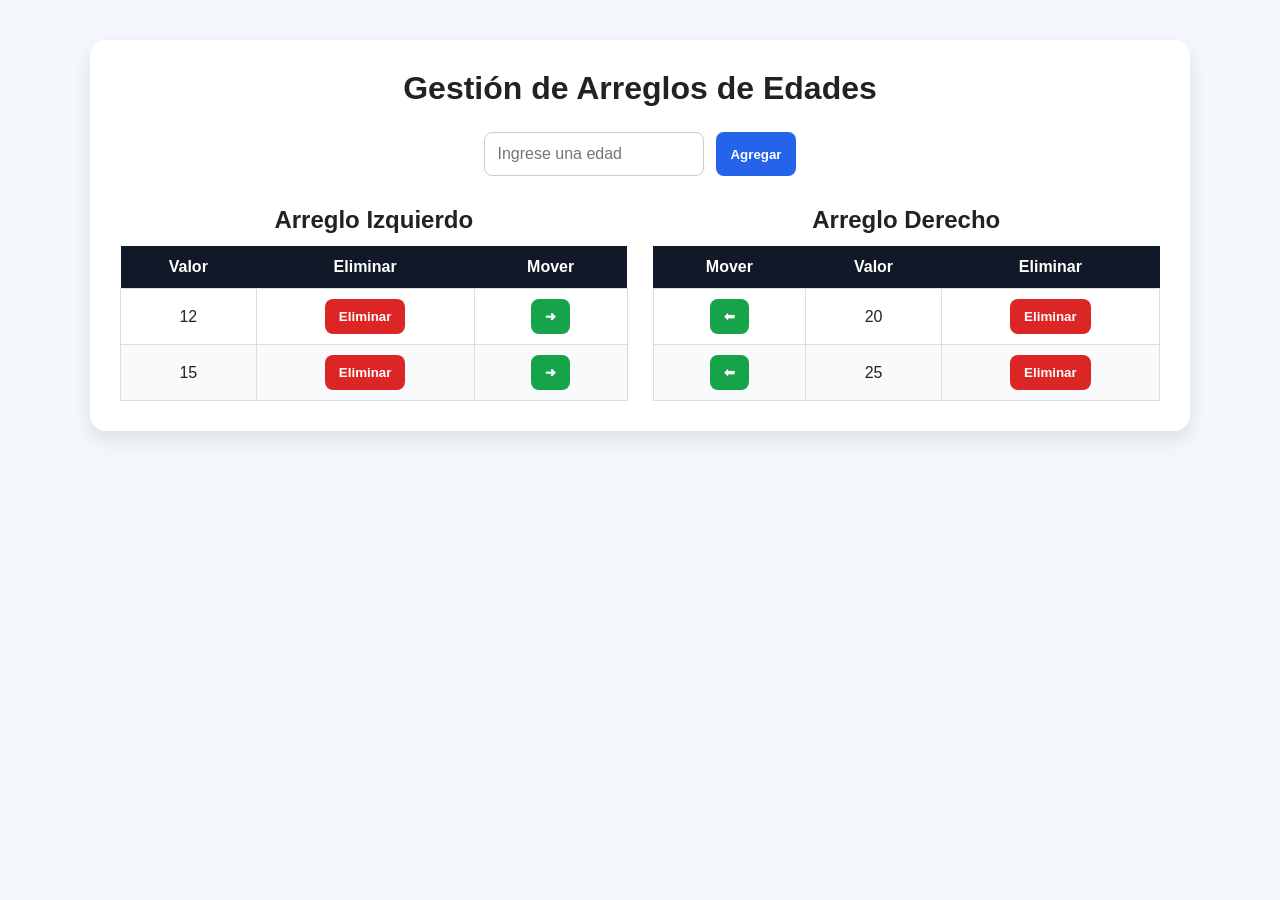
==== arreglos.html @ 1779271b "Taller arreglos, archivos base" ====
<!DOCTYPE html>
<html lang="es">

<head>
    <meta charset="UTF-8">
    <meta name="viewport" content="width=device-width, initial-scale=1.0">
    <title>Arreglos de Edades</title>
    <link rel="stylesheet" href="arreglos.css">
    <script src="arreglos.js"></script>
</head>

<body>

    <main class="contenedor">
        <h1>Gestión de Arreglos de Edades</h1>

        <section class="formulario">
            <input type="number" id="edad" placeholder="Ingrese una edad">
            <button onclick="agregarEdad()">Agregar</button>
        </section>

        <section class="tablas">
            <div class="tabla-contenedor">
                <h2>Arreglo Izquierdo</h2>
                <table>
                    <thead>
                        <tr>
                            <th>Valor</th>
                            <th>Eliminar</th>
                            <th>Mover</th>
                        </tr>
                    </thead>
                    <tbody id="tablaIzquierda">
                        <tr>
                            <td>12</td>
                            <td>
                                <button class="btn-eliminar">Eliminar</button>
                            </td>
                            <td>
                                <button class="btn-mover">➜</button>
                            </td>
                        </tr>
                        <tr>
                            <td>15</td>
                            <td>
                                <button class="btn-eliminar">Eliminar</button>
                            </td>
                            <td>
                                <button class="btn-mover">➜</button>
                            </td>
                        </tr>
                    </tbody>
                </table>
            </div>

            <div class="tabla-contenedor">
                <h2>Arreglo Derecho</h2>
                <table>
                    <thead>
                        <tr>
                            <th>Mover</th>
                            <th>Valor</th>
                            <th>Eliminar</th>
                        </tr>
                    </thead>
                    <tbody id="tablaDerecha">
                        <tr>
                            <td>
                                <button class="btn-mover">⬅</button>
                            </td>
                            <td>20</td>
                            <td>
                                <button class="btn-eliminar">Eliminar</button>
                            </td>
                        </tr>

                        <tr>
                            <td>
                                <button class="btn-mover">⬅</button>
                            </td>
                            <td>25</td>
                            <td>
                                <button class="btn-eliminar">Eliminar</button>
                            </td>
                        </tr>

                    </tbody>
                </table>
            </div>
        </section>
    </main>

    
</body>

</html>
---- arreglos.css ----
* {
    box-sizing: border-box;
    margin: 0;
    padding: 0;
    font-family: Arial, sans-serif;
}

body {
    background: #f4f7fb;
    color: #222;
}

.contenedor {
    width: 90%;
    max-width: 1100px;
    margin: 40px auto;
    background: white;
    padding: 30px;
    border-radius: 16px;
    box-shadow: 0 8px 20px rgba(0, 0, 0, 0.1);
}

h1 {
    text-align: center;
    margin-bottom: 25px;
}

.formulario {
    display: flex;
    justify-content: center;
    gap: 12px;
    margin-bottom: 30px;
    flex-wrap: wrap;
}

input {
    padding: 12px;
    width: 220px;
    border: 1px solid #ccc;
    border-radius: 8px;
    font-size: 16px;
}

button {
    padding: 10px 14px;
    border: none;
    border-radius: 8px;
    background: #2563eb;
    color: white;
    cursor: pointer;
    font-weight: bold;
}

button:hover {
    background: #1e40af;
}

.btn-eliminar {
    background: #dc2626;
}

.btn-eliminar:hover {
    background: #991b1b;
}

.btn-mover {
    background: #16a34a;
}

.btn-mover:hover {
    background: #166534;
}

.tablas {
    display: flex;
    gap: 25px;
    justify-content: space-between;
}

.tabla-contenedor {
    width: 50%;
    overflow-x: auto;
}

h2 {
    text-align: center;
    margin-bottom: 12px;
}

table {
    width: 100%;
    border-collapse: collapse;
    background: #ffffff;
}

th {
    background: #111827;
    color: white;
    padding: 12px;
}

td {
    border: 1px solid #ddd;
    padding: 10px;
    text-align: center;
}

tr:nth-child(even) {
    background: #f9fafb;
}

@media (max-width: 768px) {
    .tablas {
        flex-direction: column;
    }

    .tabla-contenedor {
        width: 100%;
    }

    .formulario {
        flex-direction: column;
    }

    input,
    button {
        width: 100%;
    }
}
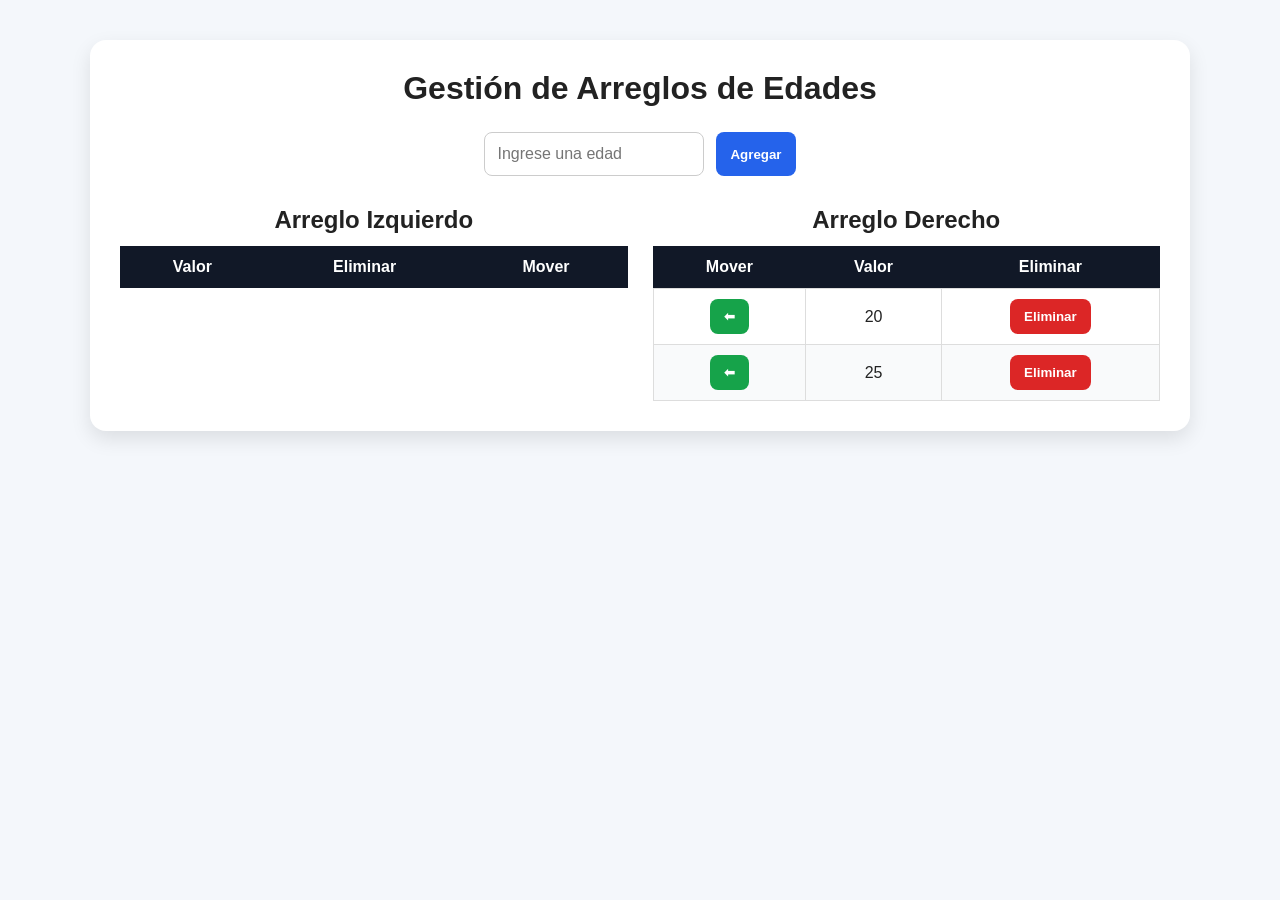
==== commit 8fe5f53c: "Taller parte 4 funcion eliminarIzquierdo" ====
--- a/arreglos.html
+++ b/arreglos.html
@@ -22,6 +22,7 @@
         <section class="tablas">
             <div class="tabla-contenedor">
                 <h2>Arreglo Izquierdo</h2>
+                
                 <table>
                     <thead>
                         <tr>
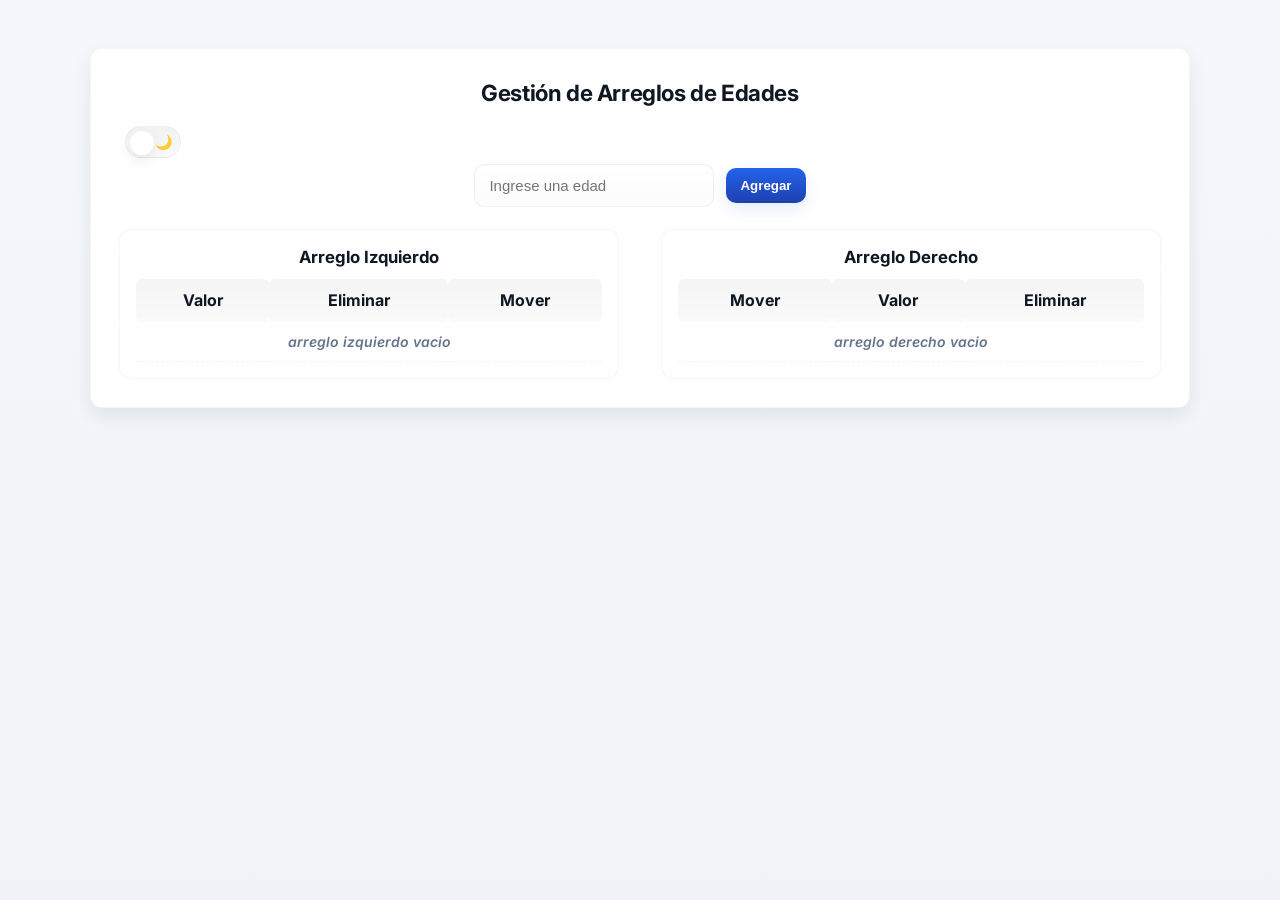
==== commit 28c00018: "Taller parte Final, validaciones, CSS responsive, boton Modo Oscuro" ====
--- a/arreglos.html
+++ b/arreglos.html
@@ -6,14 +6,24 @@
     <meta name="viewport" content="width=device-width, initial-scale=1.0">
     <title>Arreglos de Edades</title>
     <link rel="stylesheet" href="arreglos.css">
+    <link href="https://fonts.googleapis.com/css2?family=Inter:wght@300;400;600;700&display=swap" rel="stylesheet">
     <script src="arreglos.js"></script>
 </head>
 
 <body>
+    
 
     <main class="contenedor">
         <h1>Gestión de Arreglos de Edades</h1>
-
+        <!-- Switch de tema (reemplaza al botón #themeToggle) -->
+        <div class="theme-switch-wrapper" title="Cambiar tema">
+        <input id="themeSwitch" class="theme-switch" type="checkbox" role="switch" aria-checked="false" />
+        <label for="themeSwitch" class="theme-switch-label">
+            <span class="icon-sun" aria-hidden="true">☀️</span>
+            <span class="icon-moon" aria-hidden="true">🌙</span>
+        </label>
+        </div>
+        
         <section class="formulario">
             <input type="number" id="edad" placeholder="Ingrese una edad">
             <button onclick="agregarEdad()">Agregar</button>
--- a/arreglos.css
+++ b/arreglos.css
@@ -1,129 +1,388 @@
-* {
-    box-sizing: border-box;
-    margin: 0;
-    padding: 0;
-    font-family: Arial, sans-serif;
-}
-
-body {
-    background: #f4f7fb;
-    color: #222;
-}
-
-.contenedor {
-    width: 90%;
-    max-width: 1100px;
-    margin: 40px auto;
-    background: white;
-    padding: 30px;
-    border-radius: 16px;
-    box-shadow: 0 8px 20px rgba(0, 0, 0, 0.1);
-}
-
-h1 {
-    text-align: center;
-    margin-bottom: 25px;
-}
-
-.formulario {
-    display: flex;
-    justify-content: center;
-    gap: 12px;
-    margin-bottom: 30px;
-    flex-wrap: wrap;
-}
-
-input {
-    padding: 12px;
-    width: 220px;
-    border: 1px solid #ccc;
-    border-radius: 8px;
-    font-size: 16px;
-}
-
-button {
-    padding: 10px 14px;
-    border: none;
-    border-radius: 8px;
-    background: #2563eb;
-    color: white;
-    cursor: pointer;
-    font-weight: bold;
-}
-
-button:hover {
-    background: #1e40af;
-}
-
-.btn-eliminar {
-    background: #dc2626;
-}
-
-.btn-eliminar:hover {
-    background: #991b1b;
-}
-
-.btn-mover {
-    background: #16a34a;
-}
-
-.btn-mover:hover {
-    background: #166534;
-}
-
-.tablas {
-    display: flex;
-    gap: 25px;
-    justify-content: space-between;
-}
-
-.tabla-contenedor {
-    width: 50%;
-    overflow-x: auto;
-}
-
-h2 {
-    text-align: center;
-    margin-bottom: 12px;
-}
-
-table {
-    width: 100%;
-    border-collapse: collapse;
-    background: #ffffff;
-}
-
-th {
-    background: #111827;
-    color: white;
-    padding: 12px;
-}
-
-td {
-    border: 1px solid #ddd;
-    padding: 10px;
-    text-align: center;
-}
-
-tr:nth-child(even) {
-    background: #f9fafb;
-}
-
-@media (max-width: 768px) {
-    .tablas {
-        flex-direction: column;
-    }
-
-    .tabla-contenedor {
-        width: 100%;
-    }
-
-    .formulario {
-        flex-direction: column;
-    }
-
-    input,
-    button {
-        width: 100%;
-    }
+/* arreglos.css
+   Estilo corporativo claro/oscuro, responsive y animaciones para filas.
+   - Usa variables CSS para fácil personalización.
+   - Clases de animación: .row-enter, .row-move, .row-exit
+   - Soporta toggle por .dark en <body> o por prefers-color-scheme.
+*/
+
+/* -------------------------
+   Variables (tema claro)
+   ------------------------- */
+:root{
+  --bg: #f4f7fb;
+  --card: #ffffff;
+  --text: #0f1724;
+  --muted: #64748b;
+  --primary: #2563eb;
+  --primary-600: #1e40af;
+  --success: #16a34a;
+  --danger: #dc2626;
+  --surface-shadow: 0 8px 20px rgba(2,6,23,0.08);
+  --glass: rgba(255,255,255,0.6);
+  --mono: ui-monospace, "Roboto Mono", "Courier New", monospace;
+  --transition-fast: 180ms cubic-bezier(.2,.8,.2,1);
+  --radius: 12px;
+  --max-width: 1100px;
+}
+
+/* -------------------------
+   Dark theme overrides
+   ------------------------- */
+@media (prefers-color-scheme: dark){
+  :root{
+    --bg: #0b1220;
+    --card: #081223;
+    --text: #e6eef8;
+    --muted: #9aa9bf;
+    --primary: #3b82f6;
+    --primary-600: #2563eb;
+    --success: #34d399;
+    --danger: #f87171;
+    --surface-shadow: 0 10px 30px rgba(2,6,12,0.6);
+    --glass: rgba(255,255,255,0.03);
+  }
+}
+/* Manual dark toggle by adding .dark to body */
+body.dark {
+  --bg: #0b1220;
+  --card: #081223;
+  --text: #e6eef8;
+  --muted: #9aa9bf;
+  --primary: #3b82f6;
+  --primary-600: #2563eb;
+  --success: #34d399;
+  --danger: #f87171;
+  --surface-shadow: 0 10px 30px rgba(2,6,12,0.6);
+  --glass: rgba(255,255,255,0.03);
+}
+
+/* -------------------------
+   Base
+   ------------------------- */
+*{box-sizing:border-box}
+html,body{height:100%}
+body{
+  margin:0;
+  font-family: Inter, system-ui, -apple-system, "Segoe UI", Roboto, "Helvetica Neue", Arial;
+  background: linear-gradient(180deg, var(--bg), color-mix(in srgb, var(--bg) 95%, black 2%));
+  color:var(--text);
+  -webkit-font-smoothing:antialiased;
+  -moz-osx-font-smoothing:grayscale;
+  line-height:1.4;
+  padding:28px 14px;
+}
+
+/* -------------------------
+   Contenedor principal
+   ------------------------- */
+.contenedor{
+  width:90%;
+  max-width:var(--max-width);
+  margin: 20px auto;
+  background: linear-gradient(180deg, rgba(255,255,255,0.6), rgba(255,255,255,0.45));
+  background-color: var(--card);
+  padding:28px;
+  border-radius:var(--radius);
+  box-shadow:var(--surface-shadow);
+  border: 1px solid rgba(15,23,36,0.04);
+  transition: box-shadow var(--transition-fast), transform var(--transition-fast);
+}
+
+/* header */
+h1{
+  text-align:center;
+  margin:0 0 18px 0;
+  font-weight:700;
+  letter-spacing:-0.4px;
+  font-size:1.4rem;
+  color:var(--text);
+}
+
+/* formulario */
+.formulario{
+  display:flex;
+  gap:12px;
+  justify-content:center;
+  align-items:center;
+  margin-bottom:22px;
+  flex-wrap:wrap;
+}
+input[type="number"]{
+  padding:12px 14px;
+  width:240px;
+  border-radius:10px;
+  border:1px solid rgba(15,23,36,0.06);
+  background: linear-gradient(180deg, rgba(255,255,255,0.02), rgba(0,0,0,0.01));
+  font-size:15px;
+  color:var(--text);
+  outline:none;
+  transition: box-shadow var(--transition-fast), transform var(--transition-fast);
+}
+input[type="number"]:focus{
+  box-shadow: 0 6px 18px rgba(37,99,235,0.12);
+  transform: translateY(-1px);
+  border-color: var(--primary);
+}
+
+button{
+  padding:10px 14px;
+  border:none;
+  border-radius:10px;
+  background:linear-gradient(180deg,var(--primary),var(--primary-600));
+  color:white;
+  font-weight:700;
+  cursor:pointer;
+  box-shadow: 0 6px 16px rgba(37,99,235,0.12);
+  transition: transform 150ms ease, box-shadow 150ms ease, filter 150ms;
+}
+button:hover{ transform: translateY(-2px); filter:brightness(1.03); }
+button:active{ transform: translateY(0); }
+button:focus{ outline:2px solid color-mix(in srgb, var(--primary) 40%, transparent); }
+
+/* botones tipo */
+.btn-eliminar{
+  background: linear-gradient(180deg,var(--danger), #b91c1c);
+  box-shadow:none;
+}
+.btn-eliminar:hover{ filter:brightness(0.95); }
+.btn-mover{
+  background: linear-gradient(180deg,var(--success), #059669);
+  box-shadow:none;
+}
+.btn-mover:hover{ filter:brightness(0.97); }
+
+/* -------------------------
+   Tablas y paneles
+   ------------------------- */
+.tablas{
+  display:flex;
+  gap:22px;
+  justify-content:space-between;
+  align-items:flex-start;
+}
+.tabla-contenedor{
+  width:48%;
+  min-width:260px;
+  background: linear-gradient(180deg, var(--glass), rgba(0,0,0,0));
+  padding:16px;
+  border-radius:12px;
+  border:1px solid rgba(15,23,36,0.035);
+}
+.tabla-contenedor h2{
+  text-align:center;
+  font-size:1.05rem;
+  margin:0 0 10px 0;
+  color:var(--text);
+}
+
+/* visual del arreglo */
+.visual-array{
+  background: linear-gradient(180deg, rgba(255,255,255,0.6), rgba(0,0,0,0.02));
+  border:1px solid rgba(15,23,36,0.04);
+  padding:10px;
+  border-radius:10px;
+  margin-bottom:12px;
+  font-family: var(--mono);
+  color:var(--primary-600);
+  font-weight:700;
+  text-align:center;
+  min-height:38px;
+  display:flex;
+  align-items:center;
+  justify-content:center;
+  box-shadow: 0 6px 18px rgba(2,6,23,0.03) inset;
+}
+
+/* tabla básica */
+table{
+  width:100%;
+  border-collapse:collapse;
+  background:transparent;
+}
+thead th{
+  background: linear-gradient(180deg, rgba(0,0,0,0.04), rgba(0,0,0,0.02));
+  color:var(--text);
+  padding:10px 12px;
+  font-weight:700;
+  border-radius:6px;
+  text-align:center;
+}
+td{
+  padding:10px 12px;
+  text-align:center;
+  border-bottom:1px dashed rgba(15,23,36,0.04);
+  font-size:14px;
+  color:var(--text);
+}
+tr:nth-child(even) td{
+  background: linear-gradient(90deg, rgba(255,255,255,0.02), transparent);
+}
+
+/* estado empty */
+.empty{
+  color:var(--muted);
+  font-style:italic;
+  font-weight:600;
+}
+
+/* -------------------------
+   Animaciones para filas
+   ------------------------- */
+
+/* Entrada suave desde abajo + opacidad */
+@keyframes rowEntry {
+  0% { transform: translateY(10px) scale(0.995); opacity: 0; filter: blur(2px); }
+  60% { transform: translateY(-4px) scale(1.01); opacity: 1; filter: blur(0); }
+  100% { transform: translateY(0) scale(1); opacity: 1; filter: blur(0); }
+}
+.row-enter {
+  animation: rowEntry 360ms var(--transition-fast) both;
+}
+
+/* Movimiento / highlight breve (por ejemplo, al mover de un panel a otro) */
+@keyframes rowMove {
+  0% { transform: translateX(0) scale(1); background: rgba(37,99,235,0.02); }
+  30% { transform: translateX(6px) scale(1.02); background: rgba(16,185,129,0.06); }
+  100% { transform: translateX(0) scale(1); background: transparent; }
+}
+.row-move {
+  animation: rowMove 520ms cubic-bezier(.2,.8,.2,1) both;
+  box-shadow: 0 8px 20px rgba(37,99,235,0.06);
+  border-radius:8px;
+}
+
+/* Salida suave hacia la derecha con desvanecimiento */
+@keyframes rowExit {
+  0% { transform: translateX(0) scale(1); opacity:1; }
+  50% { transform: translateX(12px) scale(0.98); opacity:0.6; }
+  100% { transform: translateX(30px) scale(0.95); opacity:0; height:0; margin:0; padding:0; }
+}
+.row-exit {
+  animation: rowExit 320ms ease forwards;
+}
+
+/* Transiciones generales para botones/td */
+td > button{
+  min-width:84px;
+  padding:8px 10px;
+  font-size:13px;
+}
+
+/* -------------------------
+   Micro-interacciones
+   ------------------------- */
+.table-row-highlight:hover td{
+  transform: translateY(-2px);
+  transition: transform 220ms ease;
+}
+
+/* -------------------------
+   Responsive
+   ------------------------- */
+@media (max-width: 900px){
+  .tablas{ gap:12px }
+  .tabla-contenedor{ width:100% }
+  .contenedor{ padding:18px }
+  input[type="number"]{ width:100%; max-width:420px; }
+}
+
+@media (max-width: 480px){
+  h1{ font-size:1.1rem; }
+  td{ padding:8px 10px; font-size:13px; }
+  button{ padding:9px 12px; font-size:13px; }
+}
+
+/* -------------------------
+   Utility: foco accesible para filas/elementos
+   ------------------------- */
+.tr-focus:focus-within{
+  outline: 3px solid color-mix(in srgb, var(--primary) 20%, transparent);
+  border-radius: 8px;
+}
+
+#themeToggle {
+  padding: 8px 10px;
+  border-radius: 8px;
+  border: 1px solid rgba(15,23,36,0.06);
+  background: transparent;
+  color: var(--text);
+  font-weight: 700;
+  cursor: pointer;
+  margin-left: 6px;
+}
+#themeToggle:hover { transform: translateY(-1px); filter: brightness(1.02); }
+
+/* Wrapper */
+.theme-switch-wrapper {
+  display: inline-flex;
+  align-items: center;
+  gap: 8px;
+  margin-left: 6px;
+}
+
+/* Input oculto (pero accesible) */
+.theme-switch {
+  position: absolute;
+  opacity: 0;
+  width: 0;
+  height: 0;
+}
+
+/* Label como slider */
+.theme-switch-label {
+  display: inline-block;
+  width: 56px;
+  height: 32px;
+  background: linear-gradient(180deg, rgba(15,23,36,0.06), rgba(0,0,0,0.02));
+  border-radius: 999px;
+  position: relative;
+  cursor: pointer;
+  border: 1px solid rgba(15,23,36,0.04);
+  transition: background 180ms ease, box-shadow 180ms ease, transform 120ms ease;
+  padding: 4px;
+  box-sizing: border-box;
+}
+
+/* Knob */
+.theme-switch-label::after {
+  content: "";
+  position: absolute;
+  top: 4px;
+  left: 4px;
+  width: 24px;
+  height: 24px;
+  border-radius: 50%;
+  background: white;
+  box-shadow: 0 6px 14px rgba(2,6,23,0.08);
+  transition: transform 220ms cubic-bezier(.2,.8,.2,1);
+}
+
+/* Icons inside the label */
+.theme-switch-label .icon-sun,
+.theme-switch-label .icon-moon {
+  position: absolute;
+  top: 50%;
+  transform: translateY(-50%);
+  font-size: 14px;
+  pointer-events: none;
+  opacity: 0.9;
+}
+
+/* Sun on left, moon on right */
+.theme-switch-label .icon-sun { left: 8px; }
+.theme-switch-label .icon-moon { right: 8px; }
+
+/* Estado checked: mover knob a la derecha y cambiar fondo */
+.theme-switch:checked + .theme-switch-label {
+  background: linear-gradient(180deg, var(--primary), var(--primary-600));
+  box-shadow: 0 8px 22px rgba(37,99,235,0.10);
+}
+.theme-switch:checked + .theme-switch-label::after {
+  transform: translateX(24px);
+}
+
+/* Ajustes para modo oscuro visual (opcional) */
+body.dark .theme-switch-label {
+  background: linear-gradient(180deg, rgba(255,255,255,0.03), rgba(255,255,255,0.01));
+  border-color: rgba(255,255,255,0.03);
 }
